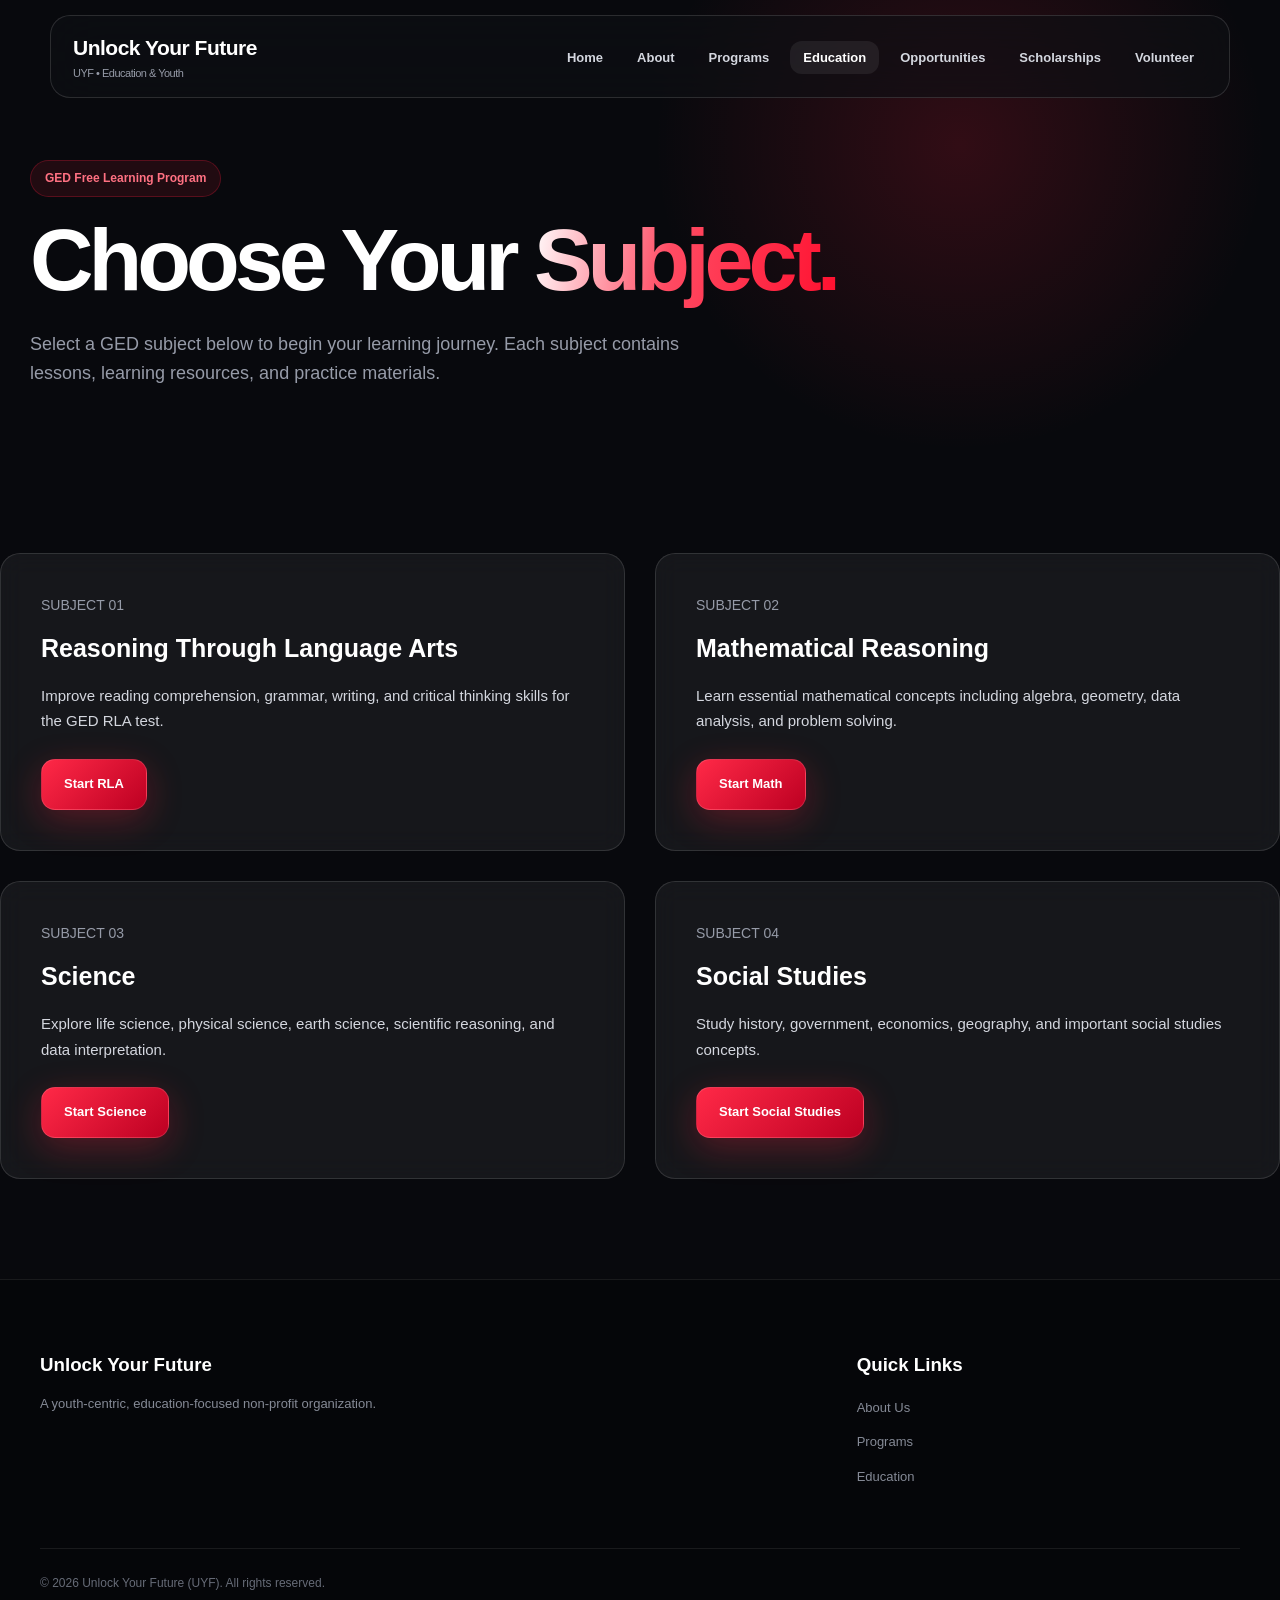
==== lessons/ged-subjects.html @ c4d194b7 "Create ged-subjects.html" ====
<!DOCTYPE html>
<html lang="en">
<head>
    <meta charset="UTF-8">
    <meta name="viewport" content="width=device-width, initial-scale=1.0">

    <title>GED Subjects | Unlock Your Future (UYF)</title>

    <link rel="stylesheet" href="../CSS/style.css">

    <style>
        .subjects-section {
            padding: 70px 0 100px;
        }

        .subjects-grid {
            display: grid;
            grid-template-columns: repeat(2, 1fr);
            gap: 30px;
        }

        .subject-card {
            padding: 40px;
            border-radius: 20px;
            background: rgba(255, 255, 255, 0.06);
            border: 1px solid rgba(255, 255, 255, 0.12);
            backdrop-filter: blur(12px);
            transition: 0.3s ease;
        }

        .subject-card:hover {
            transform: translateY(-8px);
            border-color: rgba(255, 255, 255, 0.3);
        }

        .subject-number {
            font-size: 14px;
            color: var(--text-muted);
            margin-bottom: 12px;
        }

        .subject-card h3 {
            font-size: 25px;
            margin-bottom: 15px;
        }

        .subject-card p {
            color: var(--text-soft);
            line-height: 1.7;
            font-size: 15px;
            margin-bottom: 25px;
        }

        @media (max-width: 768px) {
            .subjects-grid {
                grid-template-columns: 1fr;
            }
        }
    </style>
</head>

<body>

    <!-- Navigation -->
    <nav>
        <div class="nav-container">

            <a href="../index.html" class="logo">
                Unlock Your Future
                <span>UYF • Education & Youth</span>
            </a>

            <ul class="nav-links">
                <li><a href="../index.html">Home</a></li>
                <li><a href="../pages/about.html">About</a></li>
                <li><a href="../pages/programs.html">Programs</a></li>
                <li><a href="../pages/education.html" class="active">Education</a></li>
                <li><a href="../pages/opportunities.html">Opportunities</a></li>
                <li><a href="../pages/scholarships.html">Scholarships</a></li>
                <li><a href="../pages/volunteer.html">Volunteer</a></li>
            </ul>

        </div>
    </nav>


    <!-- Hero -->
    <section class="hero" style="min-height: auto; padding-top: 160px; padding-bottom: 60px;">

        <div class="container">

            <div class="hero-label">
                GED Free Learning Program
            </div>

            <h1>
                Choose Your <span>Subject.</span>
            </h1>

            <p>
                Select a GED subject below to begin your learning journey.
                Each subject contains lessons, learning resources, and practice materials.
            </p>

        </div>

    </section>


    <!-- Subjects -->
    <section class="subjects-section">

        <div class="container">

            <div class="subjects-grid">

                <!-- RLA -->
                <div class="subject-card">

                    <div class="subject-number">
                        SUBJECT 01
                    </div>

                    <h3>
                        Reasoning Through Language Arts
                    </h3>

                    <p>
                        Improve reading comprehension, grammar, writing,
                        and critical thinking skills for the GED RLA test.
                    </p>

                    <a href="../pages/rla.html" class="btn btn-primary">
                        Start RLA
                    </a>

                </div>


                <!-- Math -->
                <div class="subject-card">

                    <div class="subject-number">
                        SUBJECT 02
                    </div>

                    <h3>
                        Mathematical Reasoning
                    </h3>

                    <p>
                        Learn essential mathematical concepts including
                        algebra, geometry, data analysis, and problem solving.
                    </p>

                    <a href="../pages/maths.html" class="btn btn-primary">
                        Start Math
                    </a>

                </div>


                <!-- Science -->
                <div class="subject-card">

                    <div class="subject-number">
                        SUBJECT 03
                    </div>

                    <h3>
                        Science
                    </h3>

                    <p>
                        Explore life science, physical science, earth science,
                        scientific reasoning, and data interpretation.
                    </p>

                    <a href="../pages/science.html" class="btn btn-primary">
                        Start Science
                    </a>

                </div>


                <!-- Social Studies -->
                <div class="subject-card">

                    <div class="subject-number">
                        SUBJECT 04
                    </div>

                    <h3>
                        Social Studies
                    </h3>

                    <p>
                        Study history, government, economics, geography,
                        and important social studies concepts.
                    </p>

                    <a href="../pages/social studies.html" class="btn btn-primary">
                        Start Social Studies
                    </a>

                </div>

            </div>

        </div>

    </section>


    <!-- Footer -->
    <footer>

        <div class="footer-grid">

            <div>
                <h3>Unlock Your Future</h3>
                <p>
                    A youth-centric, education-focused non-profit organization.
                </p>
            </div>

            <div>
                <h3>Quick Links</h3>

                <ul>
                    <li><a href="about.html">About Us</a></li>
                    <li><a href="programs.html">Programs</a></li>
                    <li><a href="education.html">Education</a></li>
                </ul>

            </div>

        </div>

        <div class="copyright">
            © 2026 Unlock Your Future (UYF). All rights reserved.
        </div>

    </footer>


    <script src="../js/script.js"></script>

</body>
</html>
---- CSS/style.css ----
:root {

    --red: #ff1f3d;

    --red-dark: #b90020;

    --red-light: #ff5269;

    --bg: #08090d;

    --bg-soft: #101116;

    --glass: rgba(255, 255, 255, 0.075);

    --glass-border: rgba(255, 255, 255, 0.14);

    --text: #ffffff;

    --text-soft: #d4d7df;

    --text-muted: #969ba8;

    --radius: 24px;

}



* { margin: 0; padding: 0; box-sizing: border-box; }

html { scroll-behavior: smooth; }

body {

    font-family: Arial, Helvetica, sans-serif;

    color: var(--text);

    background: var(--bg);

    line-height: 1.6;

    overflow-x: hidden;

}



a { text-decoration: none; color: inherit; }



/* Navigation */

nav {

    position: fixed;

    top: 15px; left: 50%;

    transform: translateX(-50%);

    width: min(1180px, calc(100% - 30px));

    z-index: 1000;

    background: rgba(15, 16, 21, 0.65);

    border: 1px solid rgba(255,255,255,0.13);

    border-radius: 20px;

    backdrop-filter: blur(25px);

}



.nav-container {

    padding: 15px 22px;

    display: flex;

    align-items: center;

    justify-content: space-between;

}



.logo { font-size: 21px; font-weight: 800; letter-spacing: -0.5px; }

.logo span { font-size: 11px; display: block; font-weight: 500; color: var(--text-muted); }



.nav-links { display: flex; gap: 8px; align-items: center; list-style: none; }

.nav-links a {

    font-size: 13px; font-weight: 600; color: var(--text-soft);

    padding: 9px 13px; border-radius: 12px; transition: 0.3s ease;

}

.nav-links a:hover, .nav-links a.active { color: white; background: rgba(255,255,255,0.07); }



/* Hero Section */

.hero {

    min-height: 100vh;

    padding: 180px 30px 120px;

    background: radial-gradient(circle at 75% 30%, rgba(255,31,61,0.17), transparent 30%), #08090d;

}

.hero-container {

    max-width: 1200px; width: 100%; margin: auto;

    display: grid; grid-template-columns: 1.1fr 0.9fr; gap: 70px; align-items: center;

}

.hero-label {

    display: inline-block; padding: 8px 14px;

    background: rgba(255,31,61,0.10); border: 1px solid rgba(255,31,61,0.25);

    color: #ff7182; border-radius: 30px; font-size: 12px; font-weight: 700;

    margin-bottom: 22px;

}

.hero h1 { font-size: clamp(52px, 7vw, 88px); line-height: 0.94; letter-spacing: -5px; margin-bottom: 28px; }

.hero h1 span {

    background: linear-gradient(100deg, #ffffff 0%, #ff4b63 45%, #ff102f 100%);

    -webkit-background-clip: text; background-clip: text; color: transparent;

}

.hero p { max-width: 650px; font-size: 18px; color: var(--text-muted); margin-bottom: 35px; }



.hero-buttons { display: flex; gap: 13px; flex-wrap: wrap; }

.btn {

    padding: 14px 22px; border-radius: 14px; font-weight: 700; font-size: 13px;

    display: inline-block; transition: 0.3s ease; border: 1px solid rgba(255,255,255,0.13);

}

.btn-primary {

    color: white; background: linear-gradient(135deg, #ff2947, #bd0022);

    box-shadow: 0 10px 35px rgba(255,31,61,0.28);

}

.btn-secondary { color: white; background: rgba(255,255,255,0.06); }



.hero-card {

    background: linear-gradient(145deg, rgba(255,255,255,0.10), rgba(255,255,255,0.035));

    border: 1px solid rgba(255,255,255,0.14); border-radius: 30px; padding: 42px;

    backdrop-filter: blur(30px);

}

.hero-card h3 { font-size: 26px; line-height: 1.25; margin-bottom: 15px; }

.hero-card p { font-size: 14px; color: var(--text-muted); margin-bottom: 27px; }

.stat { padding: 18px 0; border-top: 1px solid rgba(255,255,255,0.10); }

.stat strong { display: block; font-size: 19px; }

.stat span { font-size: 12px; color: var(--text-muted); }



/* Footer */

footer {

    background: #050609; color: white; padding: 70px 30px 30px;

    border-top: 1px solid rgba(255,255,255,0.08);

}

.footer-grid { max-width: 1200px; margin: auto; display: grid; grid-template-columns: 2fr 1fr; gap: 50px; }

footer h3 { margin-bottom: 14px; }

footer p, footer a { color: #858a96; font-size: 13px; }

footer ul { list-style: none; }

footer li { margin-bottom: 9px; }

.copyright { max-width: 1200px; margin: 50px auto 0; padding-top: 25px; border-top: 1px solid rgba(255,255,255,0.08); color: #666b77; font-size: 12px; }
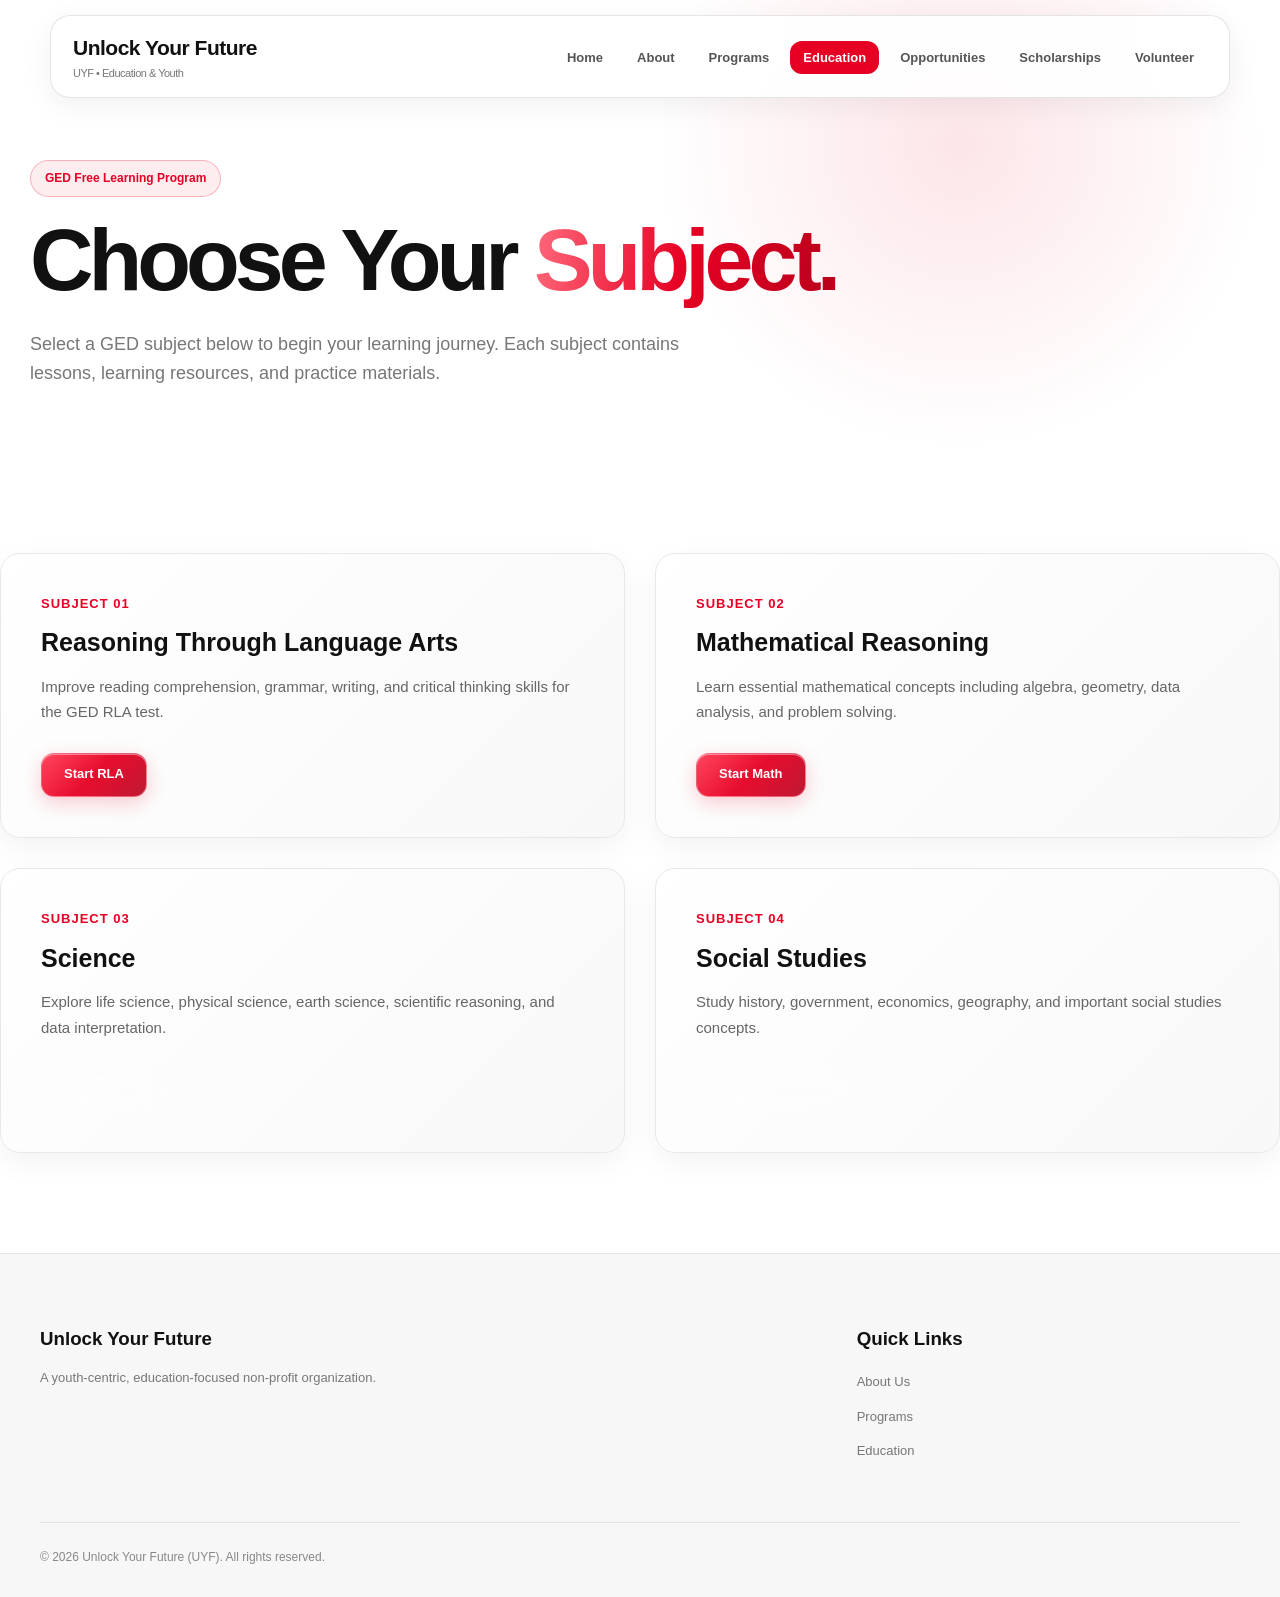
==== commit 18114cb2: "Update ged-subjects.html" ====
--- a/lessons/ged-subjects.html
+++ b/lessons/ged-subjects.html
@@ -1,6 +1,8 @@
 <!DOCTYPE html>
 <html lang="en">
+
 <head>
+
     <meta charset="UTF-8">
     <meta name="viewport" content="width=device-width, initial-scale=1.0">
 
@@ -8,10 +10,17 @@
 
     <link rel="stylesheet" href="../CSS/style.css">
 
+
     <style>
+
+        /* =========================================
+           GED SUBJECTS SECTION
+        ========================================= */
+
         .subjects-section {
             padding: 70px 0 100px;
         }
+
 
         .subjects-grid {
             display: grid;
@@ -19,192 +28,649 @@
             gap: 30px;
         }
 
+
+        /* =========================================
+           SUBJECT CARD
+        ========================================= */
+
         .subject-card {
             padding: 40px;
+
             border-radius: 20px;
-            background: rgba(255, 255, 255, 0.06);
-            border: 1px solid rgba(255, 255, 255, 0.12);
-            backdrop-filter: blur(12px);
-            transition: 0.3s ease;
-        }
+
+            background:
+                linear-gradient(
+                    135deg,
+                    #ffffff,
+                    #f8f8f8
+                );
+
+            border: 1px solid #e8e8e8;
+
+            box-shadow:
+                0 10px 30px rgba(0, 0, 0, 0.05);
+
+            transition:
+                transform 0.3s ease,
+                box-shadow 0.3s ease,
+                border-color 0.3s ease;
+        }
+
 
         .subject-card:hover {
+
             transform: translateY(-8px);
-            border-color: rgba(255, 255, 255, 0.3);
-        }
+
+            border-color: rgba(230, 0, 35, 0.25);
+
+            box-shadow:
+                0 18px 40px rgba(230, 0, 35, 0.10);
+        }
+
+
+        /* =========================================
+           SUBJECT NUMBER
+        ========================================= */
 
         .subject-number {
-            font-size: 14px;
-            color: var(--text-muted);
+
+            font-size: 13px;
+
+            font-weight: 600;
+
+            letter-spacing: 1px;
+
+            color: #e60023;
+
             margin-bottom: 12px;
         }
 
+
+        /* =========================================
+           SUBJECT TITLE
+        ========================================= */
+
         .subject-card h3 {
+
             font-size: 25px;
+
+            color: #111111;
+
+            line-height: 1.3;
+
             margin-bottom: 15px;
         }
 
+
+        /* =========================================
+           SUBJECT DESCRIPTION
+        ========================================= */
+
         .subject-card p {
-            color: var(--text-soft);
+
+            color: #666666;
+
             line-height: 1.7;
+
             font-size: 15px;
-            margin-bottom: 25px;
-        }
+
+            margin-bottom: 28px;
+        }
+
+
+        /* =========================================
+           RED LIQUID GLASS BUTTON
+        ========================================= */
+
+        .liquid-btn {
+
+            position: relative;
+
+            display: inline-flex;
+
+            align-items: center;
+
+            justify-content: center;
+
+            min-height: 44px;
+
+            padding: 10px 22px;
+
+            color: #ffffff;
+
+            text-decoration: none;
+
+            font-size: 13px;
+
+            font-weight: 600;
+
+            border-radius: 13px;
+
+            background:
+                linear-gradient(
+                    135deg,
+                    rgba(255, 59, 85, 0.95),
+                    rgba(230, 0, 35, 0.95),
+                    rgba(184, 0, 28, 0.90)
+                );
+
+            border: 1px solid rgba(255, 255, 255, 0.35);
+
+            box-shadow:
+                0 6px 20px rgba(230, 0, 35, 0.20),
+                inset 0 1px 0 rgba(255, 255, 255, 0.40);
+
+            backdrop-filter: blur(14px);
+
+            -webkit-backdrop-filter: blur(14px);
+
+            overflow: hidden;
+
+            transition:
+                transform 0.25s ease,
+                box-shadow 0.25s ease,
+                border-color 0.25s ease;
+        }
+
+
+        /* =========================================
+           GLASS SHINE EFFECT
+        ========================================= */
+
+        .liquid-btn::before {
+
+            content: "";
+
+            position: absolute;
+
+            top: 0;
+
+            left: -130%;
+
+            width: 70%;
+
+            height: 100%;
+
+            background:
+                linear-gradient(
+                    90deg,
+                    transparent,
+                    rgba(255, 255, 255, 0.60),
+                    transparent
+                );
+
+            transform: skewX(-20deg);
+
+            transition: left 0.55s ease;
+        }
+
+
+        .liquid-btn:hover::before {
+
+            left: 140%;
+        }
+
+
+        /* =========================================
+           BUTTON HOVER
+        ========================================= */
+
+        .liquid-btn:hover {
+
+            color: #ffffff;
+
+            border-color:
+                rgba(255, 255, 255, 0.70);
+
+            transform: translateY(-3px);
+
+            box-shadow:
+                0 10px 28px rgba(230, 0, 35, 0.32),
+                inset 0 1px 0 rgba(255, 255, 255, 0.50);
+        }
+
+
+        /* =========================================
+           BUTTON CLICK
+        ========================================= */
+
+        .liquid-btn:active {
+
+            transform:
+                translateY(-1px)
+                scale(0.97);
+        }
+
+
+        /* =========================================
+           MOBILE
+        ========================================= */
 
         @media (max-width: 768px) {
+
+            .subjects-section {
+
+                padding:
+                    45px 20px 70px;
+            }
+
+
             .subjects-grid {
+
                 grid-template-columns: 1fr;
-            }
-        }
+
+                gap: 20px;
+            }
+
+
+            .subject-card {
+
+                padding: 28px 24px;
+
+                border-radius: 18px;
+            }
+
+
+            .subject-card h3 {
+
+                font-size: 22px;
+
+                line-height: 1.35;
+            }
+
+
+            .subject-card p {
+
+                font-size: 14px;
+
+                line-height: 1.7;
+            }
+
+
+            .liquid-btn {
+
+                width: 100%;
+
+                min-height: 46px;
+            }
+        }
+
+
+        /* =========================================
+           SMALL PHONE
+        ========================================= */
+
+        @media (max-width: 480px) {
+
+            .subjects-section {
+
+                padding:
+                    35px 16px 60px;
+            }
+
+
+            .subject-card {
+
+                padding: 24px 20px;
+            }
+
+
+            .subject-number {
+
+                font-size: 12px;
+            }
+
+
+            .subject-card h3 {
+
+                font-size: 20px;
+            }
+
+
+            .subject-card p {
+
+                font-size: 13px;
+            }
+
+
+            .liquid-btn {
+
+                font-size: 13px;
+
+                min-height: 45px;
+            }
+        }
+
     </style>
+
 </head>
 
+
 <body>
 
-    <!-- Navigation -->
+
+    <!-- =========================================
+         NAVIGATION
+    ========================================= -->
+
     <nav>
+
         <div class="nav-container">
 
+
             <a href="../index.html" class="logo">
+
                 Unlock Your Future
-                <span>UYF • Education & Youth</span>
+
+                <span>
+                    UYF • Education & Youth
+                </span>
+
             </a>
 
+
             <ul class="nav-links">
-                <li><a href="../index.html">Home</a></li>
-                <li><a href="../pages/about.html">About</a></li>
-                <li><a href="../pages/programs.html">Programs</a></li>
-                <li><a href="../pages/education.html" class="active">Education</a></li>
-                <li><a href="../pages/opportunities.html">Opportunities</a></li>
-                <li><a href="../pages/scholarships.html">Scholarships</a></li>
-                <li><a href="../pages/volunteer.html">Volunteer</a></li>
+
+
+                <li>
+                    <a href="../index.html">
+                        Home
+                    </a>
+                </li>
+
+
+                <li>
+                    <a href="../pages/about.html">
+                        About
+                    </a>
+                </li>
+
+
+                <li>
+                    <a href="../pages/programs.html">
+                        Programs
+                    </a>
+                </li>
+
+
+                <li>
+                    <a
+                        href="../pages/education.html"
+                        class="active"
+                    >
+                        Education
+                    </a>
+                </li>
+
+
+                <li>
+                    <a href="../pages/opportunities.html">
+                        Opportunities
+                    </a>
+                </li>
+
+
+                <li>
+                    <a href="../pages/scholarships.html">
+                        Scholarships
+                    </a>
+                </li>
+
+
+                <li>
+                    <a href="../pages/volunteer.html">
+                        Volunteer
+                    </a>
+                </li>
+
+
             </ul>
 
         </div>
+
     </nav>
 
 
-    <!-- Hero -->
-    <section class="hero" style="min-height: auto; padding-top: 160px; padding-bottom: 60px;">
+
+    <!-- =========================================
+         HERO
+    ========================================= -->
+
+    <section
+        class="hero"
+        style="
+            min-height: auto;
+            padding-top: 160px;
+            padding-bottom: 60px;
+        "
+    >
 
         <div class="container">
 
+
             <div class="hero-label">
+
                 GED Free Learning Program
+
             </div>
 
+
             <h1>
-                Choose Your <span>Subject.</span>
+
+                Choose Your
+                <span>Subject.</span>
+
             </h1>
 
+
             <p>
-                Select a GED subject below to begin your learning journey.
-                Each subject contains lessons, learning resources, and practice materials.
+
+                Select a GED subject below to begin
+                your learning journey.
+
+                Each subject contains lessons,
+                learning resources, and practice materials.
+
             </p>
 
+
         </div>
 
     </section>
 
 
-    <!-- Subjects -->
+
+    <!-- =========================================
+         SUBJECTS
+    ========================================= -->
+
     <section class="subjects-section">
 
         <div class="container">
 
+
             <div class="subjects-grid">
 
-                <!-- RLA -->
+
+                <!-- =================================
+                     SUBJECT 01 - RLA
+                ================================== -->
+
                 <div class="subject-card">
 
+
                     <div class="subject-number">
+
                         SUBJECT 01
+
                     </div>
 
+
                     <h3>
-                        Reasoning Through Language Arts
+
+                        Reasoning Through
+                        Language Arts
+
                     </h3>
 
+
                     <p>
-                        Improve reading comprehension, grammar, writing,
-                        and critical thinking skills for the GED RLA test.
+
+                        Improve reading comprehension,
+                        grammar, writing, and critical
+                        thinking skills for the GED RLA test.
+
                     </p>
 
-                    <a href="../pages/rla.html" class="btn btn-primary">
+
+                    <a
+                        href="../pages/rla.html"
+                        class="liquid-btn"
+                    >
+
                         Start RLA
-                    </a>
+
+                    </a>
+
 
                 </div>
 
 
-                <!-- Math -->
+
+                <!-- =================================
+                     SUBJECT 02 - MATH
+                ================================== -->
+
                 <div class="subject-card">
 
+
                     <div class="subject-number">
+
                         SUBJECT 02
+
                     </div>
 
+
                     <h3>
+
                         Mathematical Reasoning
+
                     </h3>
 
+
                     <p>
-                        Learn essential mathematical concepts including
-                        algebra, geometry, data analysis, and problem solving.
+
+                        Learn essential mathematical
+                        concepts including algebra,
+                        geometry, data analysis,
+                        and problem solving.
+
                     </p>
 
-                    <a href="../pages/maths.html" class="btn btn-primary">
+
+                    <a
+                        href="../pages/maths.html"
+                        class="liquid-btn"
+                    >
+
                         Start Math
-                    </a>
+
+                    </a>
+
 
                 </div>
 
 
-                <!-- Science -->
+
+                <!-- =================================
+                     SUBJECT 03 - SCIENCE
+                ================================== -->
+
                 <div class="subject-card">
 
+
                     <div class="subject-number">
+
                         SUBJECT 03
+
                     </div>
 
+
                     <h3>
+
                         Science
+
                     </h3>
 
+
                     <p>
-                        Explore life science, physical science, earth science,
-                        scientific reasoning, and data interpretation.
+
+                        Explore life science,
+                        physical science, earth science,
+                        scientific reasoning,
+                        and data interpretation.
+
                     </p>
 
-                    <a href="../pages/science.html" class="btn btn-primary">
+
+                    <a
+                        href="../pages/science.html"
+                        class="liquid-btn"
+                    >
+
                         Start Science
-                    </a>
+
+                    </a>
+
 
                 </div>
 
 
-                <!-- Social Studies -->
+
+                <!-- =================================
+                     SUBJECT 04 - SOCIAL STUDIES
+                ================================== -->
+
                 <div class="subject-card">
 
+
                     <div class="subject-number">
+
                         SUBJECT 04
+
                     </div>
 
+
                     <h3>
+
                         Social Studies
+
                     </h3>
 
+
                     <p>
-                        Study history, government, economics, geography,
-                        and important social studies concepts.
+
+                        Study history, government,
+                        economics, geography,
+                        and important social studies
+                        concepts.
+
                     </p>
 
-                    <a href="../pages/social studies.html" class="btn btn-primary">
+
+                    <a
+                        href="../pages/social studies.html"
+                        class="liquid-btn"
+                    >
+
                         Start Social Studies
-                    </a>
+
+                    </a>
+
 
                 </div>
 
+
             </div>
 
         </div>
@@ -212,39 +678,110 @@
     </section>
 
 
-    <!-- Footer -->
+
+    <!-- =========================================
+         FOOTER
+    ========================================= -->
+
     <footer>
 
+
         <div class="footer-grid">
 
+
             <div>
-                <h3>Unlock Your Future</h3>
+
+
+                <h3>
+
+                    Unlock Your Future
+
+                </h3>
+
+
                 <p>
-                    A youth-centric, education-focused non-profit organization.
+
+                    A youth-centric,
+                    education-focused
+                    non-profit organization.
+
                 </p>
+
+
             </div>
 
+
+
             <div>
-                <h3>Quick Links</h3>
+
+
+                <h3>
+
+                    Quick Links
+
+                </h3>
+
 
                 <ul>
-                    <li><a href="about.html">About Us</a></li>
-                    <li><a href="programs.html">Programs</a></li>
-                    <li><a href="education.html">Education</a></li>
+
+
+                    <li>
+
+                        <a href="about.html">
+
+                            About Us
+
+                        </a>
+
+                    </li>
+
+
+                    <li>
+
+                        <a href="programs.html">
+
+                            Programs
+
+                        </a>
+
+                    </li>
+
+
+                    <li>
+
+                        <a href="education.html">
+
+                            Education
+
+                        </a>
+
+                    </li>
+
+
                 </ul>
 
+
             </div>
 
+
         </div>
 
+
         <div class="copyright">
-            © 2026 Unlock Your Future (UYF). All rights reserved.
+
+            © 2026 Unlock Your Future (UYF).
+            All rights reserved.
+
         </div>
 
+
     </footer>
 
 
+
     <script src="../js/script.js"></script>
 
+
 </body>
+
 </html>
--- a/CSS/style.css
+++ b/CSS/style.css
@@ -1,34 +1,37 @@
 :root {
 
-    --red: #ff1f3d;
-
-    --red-dark: #b90020;
-
-    --red-light: #ff5269;
-
-    --bg: #08090d;
-
-    --bg-soft: #101116;
-
-    --glass: rgba(255, 255, 255, 0.075);
-
-    --glass-border: rgba(255, 255, 255, 0.14);
-
-    --text: #ffffff;
-
-    --text-soft: #d4d7df;
-
-    --text-muted: #969ba8;
+    --red: #e60023;
+    --red-dark: #b8001c;
+    --red-light: #ff3b55;
+
+    --bg: #ffffff;
+    --bg-soft: #f7f7f8;
+
+    --glass: rgba(255, 255, 255, 0.90);
+    --glass-border: rgba(0, 0, 0, 0.10);
+
+    --text: #111111;
+    --text-soft: #555555;
+    --text-muted: #777777;
 
     --radius: 24px;
 
 }
 
 
-
-* { margin: 0; padding: 0; box-sizing: border-box; }
-
-html { scroll-behavior: smooth; }
+/* =========================================
+   GLOBAL
+   ========================================= */
+
+* {
+    margin: 0;
+    padding: 0;
+    box-sizing: border-box;
+}
+
+html {
+    scroll-behavior: smooth;
+}
 
 body {
 
@@ -45,18 +48,22 @@
 }
 
 
-
-a { text-decoration: none; color: inherit; }
-
-
-
-/* Navigation */
+a {
+    text-decoration: none;
+    color: inherit;
+}
+
+
+/* =========================================
+   NAVIGATION
+   ========================================= */
 
 nav {
 
     position: fixed;
 
-    top: 15px; left: 50%;
+    top: 15px;
+    left: 50%;
 
     transform: translateX(-50%);
 
@@ -64,16 +71,17 @@
 
     z-index: 1000;
 
-    background: rgba(15, 16, 21, 0.65);
-
-    border: 1px solid rgba(255,255,255,0.13);
+    background: rgba(255, 255, 255, 0.90);
+
+    border: 1px solid rgba(0, 0, 0, 0.10);
 
     border-radius: 20px;
 
     backdrop-filter: blur(25px);
 
-}
-
+    box-shadow: 0 8px 30px rgba(0, 0, 0, 0.06);
+
+}
 
 
 .nav-container {
@@ -89,28 +97,83 @@
 }
 
 
-
-.logo { font-size: 21px; font-weight: 800; letter-spacing: -0.5px; }
-
-.logo span { font-size: 11px; display: block; font-weight: 500; color: var(--text-muted); }
-
-
-
-.nav-links { display: flex; gap: 8px; align-items: center; list-style: none; }
+.logo {
+
+    font-size: 21px;
+
+    font-weight: 800;
+
+    letter-spacing: -0.5px;
+
+    color: #111111;
+
+}
+
+
+.logo span {
+
+    font-size: 11px;
+
+    display: block;
+
+    font-weight: 500;
+
+    color: var(--text-muted);
+
+}
+
+
+.nav-links {
+
+    display: flex;
+
+    gap: 8px;
+
+    align-items: center;
+
+    list-style: none;
+
+}
+
 
 .nav-links a {
 
-    font-size: 13px; font-weight: 600; color: var(--text-soft);
-
-    padding: 9px 13px; border-radius: 12px; transition: 0.3s ease;
-
-}
-
-.nav-links a:hover, .nav-links a.active { color: white; background: rgba(255,255,255,0.07); }
-
-
-
-/* Hero Section */
+    font-size: 13px;
+
+    font-weight: 600;
+
+    color: #555555;
+
+    padding: 9px 13px;
+
+    border-radius: 12px;
+
+    transition: 0.3s ease;
+
+}
+
+
+.nav-links a:hover {
+
+    color: var(--red);
+
+    background: rgba(230, 0, 35, 0.07);
+
+}
+
+
+.nav-links a.active {
+
+    color: #ffffff;
+
+    background: var(--red);
+
+}
+
+
+/* =========================================
+   HERO SECTION
+   ========================================= */
 
 .hero {
 
@@ -118,106 +181,723 @@
 
     padding: 180px 30px 120px;
 
-    background: radial-gradient(circle at 75% 30%, rgba(255,31,61,0.17), transparent 30%), #08090d;
-
-}
+    background:
+        radial-gradient(
+            circle at 75% 30%,
+            rgba(230, 0, 35, 0.10),
+            transparent 30%
+        ),
+        #ffffff;
+
+}
+
 
 .hero-container {
 
-    max-width: 1200px; width: 100%; margin: auto;
-
-    display: grid; grid-template-columns: 1.1fr 0.9fr; gap: 70px; align-items: center;
-
-}
+    max-width: 1200px;
+
+    width: 100%;
+
+    margin: auto;
+
+    display: grid;
+
+    grid-template-columns: 1.1fr 0.9fr;
+
+    gap: 70px;
+
+    align-items: center;
+
+}
+
 
 .hero-label {
 
-    display: inline-block; padding: 8px 14px;
-
-    background: rgba(255,31,61,0.10); border: 1px solid rgba(255,31,61,0.25);
-
-    color: #ff7182; border-radius: 30px; font-size: 12px; font-weight: 700;
+    display: inline-block;
+
+    padding: 8px 14px;
+
+    background: rgba(230, 0, 35, 0.07);
+
+    border: 1px solid rgba(230, 0, 35, 0.25);
+
+    color: var(--red);
+
+    border-radius: 30px;
+
+    font-size: 12px;
+
+    font-weight: 700;
 
     margin-bottom: 22px;
 
 }
 
-.hero h1 { font-size: clamp(52px, 7vw, 88px); line-height: 0.94; letter-spacing: -5px; margin-bottom: 28px; }
+
+.hero h1 {
+
+    font-size: clamp(52px, 7vw, 88px);
+
+    line-height: 0.94;
+
+    letter-spacing: -5px;
+
+    margin-bottom: 28px;
+
+    color: #111111;
+
+}
+
 
 .hero h1 span {
 
-    background: linear-gradient(100deg, #ffffff 0%, #ff4b63 45%, #ff102f 100%);
-
-    -webkit-background-clip: text; background-clip: text; color: transparent;
-
-}
-
-.hero p { max-width: 650px; font-size: 18px; color: var(--text-muted); margin-bottom: 35px; }
-
-
-
-.hero-buttons { display: flex; gap: 13px; flex-wrap: wrap; }
+    background: linear-gradient(
+        100deg,
+        #ff6b7d 0%,
+        #e60023 50%,
+        #b8001c 100%
+    );
+
+    -webkit-background-clip: text;
+
+    background-clip: text;
+
+    color: transparent;
+
+}
+
+
+.hero p {
+
+    max-width: 650px;
+
+    font-size: 18px;
+
+    color: var(--text-muted);
+
+    margin-bottom: 35px;
+
+}
+
+
+/* =========================================
+   BUTTONS
+   ========================================= */
+
+.hero-buttons {
+
+    display: flex;
+
+    gap: 13px;
+
+    flex-wrap: wrap;
+
+}
+
 
 .btn {
 
-    padding: 14px 22px; border-radius: 14px; font-weight: 700; font-size: 13px;
-
-    display: inline-block; transition: 0.3s ease; border: 1px solid rgba(255,255,255,0.13);
-
-}
+    padding: 14px 22px;
+
+    border-radius: 14px;
+
+    font-weight: 700;
+
+    font-size: 13px;
+
+    display: inline-block;
+
+    transition: 0.3s ease;
+
+    border: 1px solid rgba(0, 0, 0, 0.12);
+
+}
+
 
 .btn-primary {
 
-    color: white; background: linear-gradient(135deg, #ff2947, #bd0022);
-
-    box-shadow: 0 10px 35px rgba(255,31,61,0.28);
-
-}
-
-.btn-secondary { color: white; background: rgba(255,255,255,0.06); }
-
-
+    color: #ffffff;
+
+    background: linear-gradient(
+        135deg,
+        #ff2947,
+        #bd0022
+    );
+
+    border-color: transparent;
+
+    box-shadow:
+        0 10px 35px rgba(230, 0, 35, 0.20);
+
+}
+
+
+.btn-primary:hover {
+
+    transform: translateY(-2px);
+
+    box-shadow:
+        0 14px 40px rgba(230, 0, 35, 0.28);
+
+}
+
+
+.btn-secondary {
+
+    color: #222222;
+
+    background: #ffffff;
+
+    border: 1px solid rgba(0, 0, 0, 0.14);
+
+}
+
+
+.btn-secondary:hover {
+
+    color: var(--red);
+
+    border-color: var(--red);
+
+    background: rgba(230, 0, 35, 0.04);
+
+}
+
+
+/* =========================================
+   HERO CARD
+   ========================================= */
 
 .hero-card {
 
-    background: linear-gradient(145deg, rgba(255,255,255,0.10), rgba(255,255,255,0.035));
-
-    border: 1px solid rgba(255,255,255,0.14); border-radius: 30px; padding: 42px;
+    background:
+        linear-gradient(
+            145deg,
+            #ffffff,
+            #f7f7f8
+        );
+
+    border: 1px solid rgba(0, 0, 0, 0.10);
+
+    border-radius: 30px;
+
+    padding: 42px;
+
+    box-shadow:
+        0 20px 60px rgba(0, 0, 0, 0.08);
 
     backdrop-filter: blur(30px);
 
 }
 
-.hero-card h3 { font-size: 26px; line-height: 1.25; margin-bottom: 15px; }
-
-.hero-card p { font-size: 14px; color: var(--text-muted); margin-bottom: 27px; }
-
-.stat { padding: 18px 0; border-top: 1px solid rgba(255,255,255,0.10); }
-
-.stat strong { display: block; font-size: 19px; }
-
-.stat span { font-size: 12px; color: var(--text-muted); }
-
-
-
-/* Footer */
+
+.hero-card h3 {
+
+    font-size: 26px;
+
+    line-height: 1.25;
+
+    margin-bottom: 15px;
+
+    color: #111111;
+
+}
+
+
+.hero-card p {
+
+    font-size: 14px;
+
+    color: var(--text-muted);
+
+    margin-bottom: 27px;
+
+}
+
+
+.stat {
+
+    padding: 18px 0;
+
+    border-top: 1px solid rgba(0, 0, 0, 0.10);
+
+}
+
+
+.stat strong {
+
+    display: block;
+
+    font-size: 19px;
+
+    color: #111111;
+
+}
+
+
+.stat span {
+
+    font-size: 12px;
+
+    color: var(--text-muted);
+
+}
+
+
+/* =========================================
+   GED LESSON CARDS
+   ========================================= */
+
+.lesson-card {
+
+    background: #ffffff !important;
+
+    border: 1px solid rgba(0, 0, 0, 0.10) !important;
+
+    box-shadow:
+        0 10px 35px rgba(0, 0, 0, 0.06);
+
+}
+
+
+.lesson-card:hover {
+
+    border-color: rgba(230, 0, 35, 0.30) !important;
+
+    box-shadow:
+        0 15px 40px rgba(230, 0, 35, 0.10);
+
+}
+
+
+.video-box {
+
+    background: #f1f1f1 !important;
+
+}
+
+
+.lesson-number {
+
+    color: var(--red) !important;
+
+}
+
+
+.lesson-content h3 {
+
+    color: #111111;
+
+}
+
+
+.lesson-content p {
+
+    color: var(--text-soft) !important;
+
+}
+
+
+/* =========================================
+   SUBJECT HEADER
+   ========================================= */
+
+.subject-header h2 {
+
+    color: #111111;
+
+}
+
+
+.subject-header p {
+
+    color: var(--text-soft) !important;
+
+}
+
+
+/* =========================================
+   FOOTER
+   ========================================= */
 
 footer {
 
-    background: #050609; color: white; padding: 70px 30px 30px;
-
-    border-top: 1px solid rgba(255,255,255,0.08);
-
-}
-
-.footer-grid { max-width: 1200px; margin: auto; display: grid; grid-template-columns: 2fr 1fr; gap: 50px; }
-
-footer h3 { margin-bottom: 14px; }
-
-footer p, footer a { color: #858a96; font-size: 13px; }
-
-footer ul { list-style: none; }
-
-footer li { margin-bottom: 9px; }
-
-.copyright { max-width: 1200px; margin: 50px auto 0; padding-top: 25px; border-top: 1px solid rgba(255,255,255,0.08); color: #666b77; font-size: 12px; } 
+    background: #f7f7f8;
+
+    color: #111111;
+
+    padding: 70px 30px 30px;
+
+    border-top: 1px solid rgba(0, 0, 0, 0.08);
+
+}
+
+
+.footer-grid {
+
+    max-width: 1200px;
+
+    margin: auto;
+
+    display: grid;
+
+    grid-template-columns: 2fr 1fr;
+
+    gap: 50px;
+
+}
+
+
+footer h3 {
+
+    margin-bottom: 14px;
+
+    color: #111111;
+
+}
+
+
+footer p,
+footer a {
+
+    color: #777777;
+
+    font-size: 13px;
+
+}
+
+
+footer a:hover {
+
+    color: var(--red);
+
+}
+
+
+footer ul {
+
+    list-style: none;
+
+}
+
+
+footer li {
+
+    margin-bottom: 9px;
+
+}
+
+
+.copyright {
+
+    max-width: 1200px;
+
+    margin: 50px auto 0;
+
+    padding-top: 25px;
+
+    border-top: 1px solid rgba(0, 0, 0, 0.08);
+
+    color: #888888;
+
+    font-size: 12px;
+
+}
+
+
+/* =========================================
+   MOBILE RESPONSIVE
+   ========================================= */
+
+@media (max-width: 768px) {
+
+    /* NAVBAR */
+
+    nav {
+
+        top: 8px;
+
+        width: calc(100% - 16px);
+
+        border-radius: 18px;
+
+    }
+
+
+    .nav-container {
+
+        padding: 14px 12px;
+
+        flex-direction: column;
+
+        align-items: center;
+
+        gap: 12px;
+
+    }
+
+
+    .logo {
+
+        font-size: 19px;
+
+        text-align: center;
+
+    }
+
+
+    .logo span {
+
+        font-size: 10px;
+
+        text-align: center;
+
+    }
+
+
+    .nav-links {
+
+        width: 100%;
+
+        display: flex;
+
+        flex-wrap: wrap;
+
+        justify-content: center;
+
+        gap: 5px;
+
+    }
+
+
+    .nav-links li {
+
+        display: block;
+
+    }
+
+
+    .nav-links a {
+
+        display: block;
+
+        font-size: 11px;
+
+        padding: 6px 8px;
+
+        border-radius: 8px;
+
+        white-space: nowrap;
+
+    }
+
+
+    /* HERO */
+
+    .hero {
+
+        min-height: auto;
+
+        padding: 190px 20px 70px;
+
+    }
+
+
+    .hero-container {
+
+        grid-template-columns: 1fr;
+
+        gap: 35px;
+
+    }
+
+
+    .hero h1 {
+
+        font-size: clamp(38px, 11vw, 58px);
+
+        line-height: 1;
+
+        letter-spacing: -2px;
+
+    }
+
+
+    .hero p {
+
+        font-size: 15px;
+
+        line-height: 1.7;
+
+    }
+
+
+    .hero-label {
+
+        font-size: 11px;
+
+        padding: 7px 12px;
+
+        margin-bottom: 18px;
+
+    }
+
+
+    /* BUTTONS */
+
+    .hero-buttons {
+
+        flex-direction: column;
+
+        width: 100%;
+
+    }
+
+
+    .hero-buttons .btn {
+
+        width: 100%;
+
+        text-align: center;
+
+    }
+
+
+    .btn {
+
+        padding: 12px 18px;
+
+        font-size: 12px;
+
+    }
+
+
+    /* HERO CARD */
+
+    .hero-card {
+
+        padding: 25px;
+
+        border-radius: 22px;
+
+    }
+
+
+    .hero-card h3 {
+
+        font-size: 22px;
+
+    }
+
+
+    /* FOOTER */
+
+    footer {
+
+        padding: 50px 20px 25px;
+
+    }
+
+
+    .footer-grid {
+
+        grid-template-columns: 1fr;
+
+        gap: 35px;
+
+    }
+
+
+    .copyright {
+
+        margin-top: 35px;
+
+    }
+
+
+    /* GED LESSON */
+
+    .lesson-grid {
+
+        grid-template-columns: 1fr;
+
+    }
+
+
+    .subject-header h2 {
+
+        font-size: 27px;
+
+    }
+
+}
+
+
+/* =========================================
+   SMALL PHONES
+   ========================================= */
+
+@media (max-width: 480px) {
+
+    nav {
+
+        width: calc(100% - 12px);
+
+    }
+
+
+    .nav-container {
+
+        padding: 12px 8px;
+
+    }
+
+
+    .logo {
+
+        font-size: 17px;
+
+    }
+
+
+    .nav-links {
+
+        gap: 3px;
+
+    }
+
+
+    .nav-links a {
+
+        font-size: 10px;
+
+        padding: 5px 6px;
+
+    }
+
+
+    .hero {
+
+        padding-left: 16px;
+
+        padding-right: 16px;
+
+        padding-top: 185px;
+
+    }
+
+
+    .hero h1 {
+
+        font-size: 37px;
+
+    }
+
+
+    .hero p {
+
+        font-size: 14px;
+
+    }
+
+}
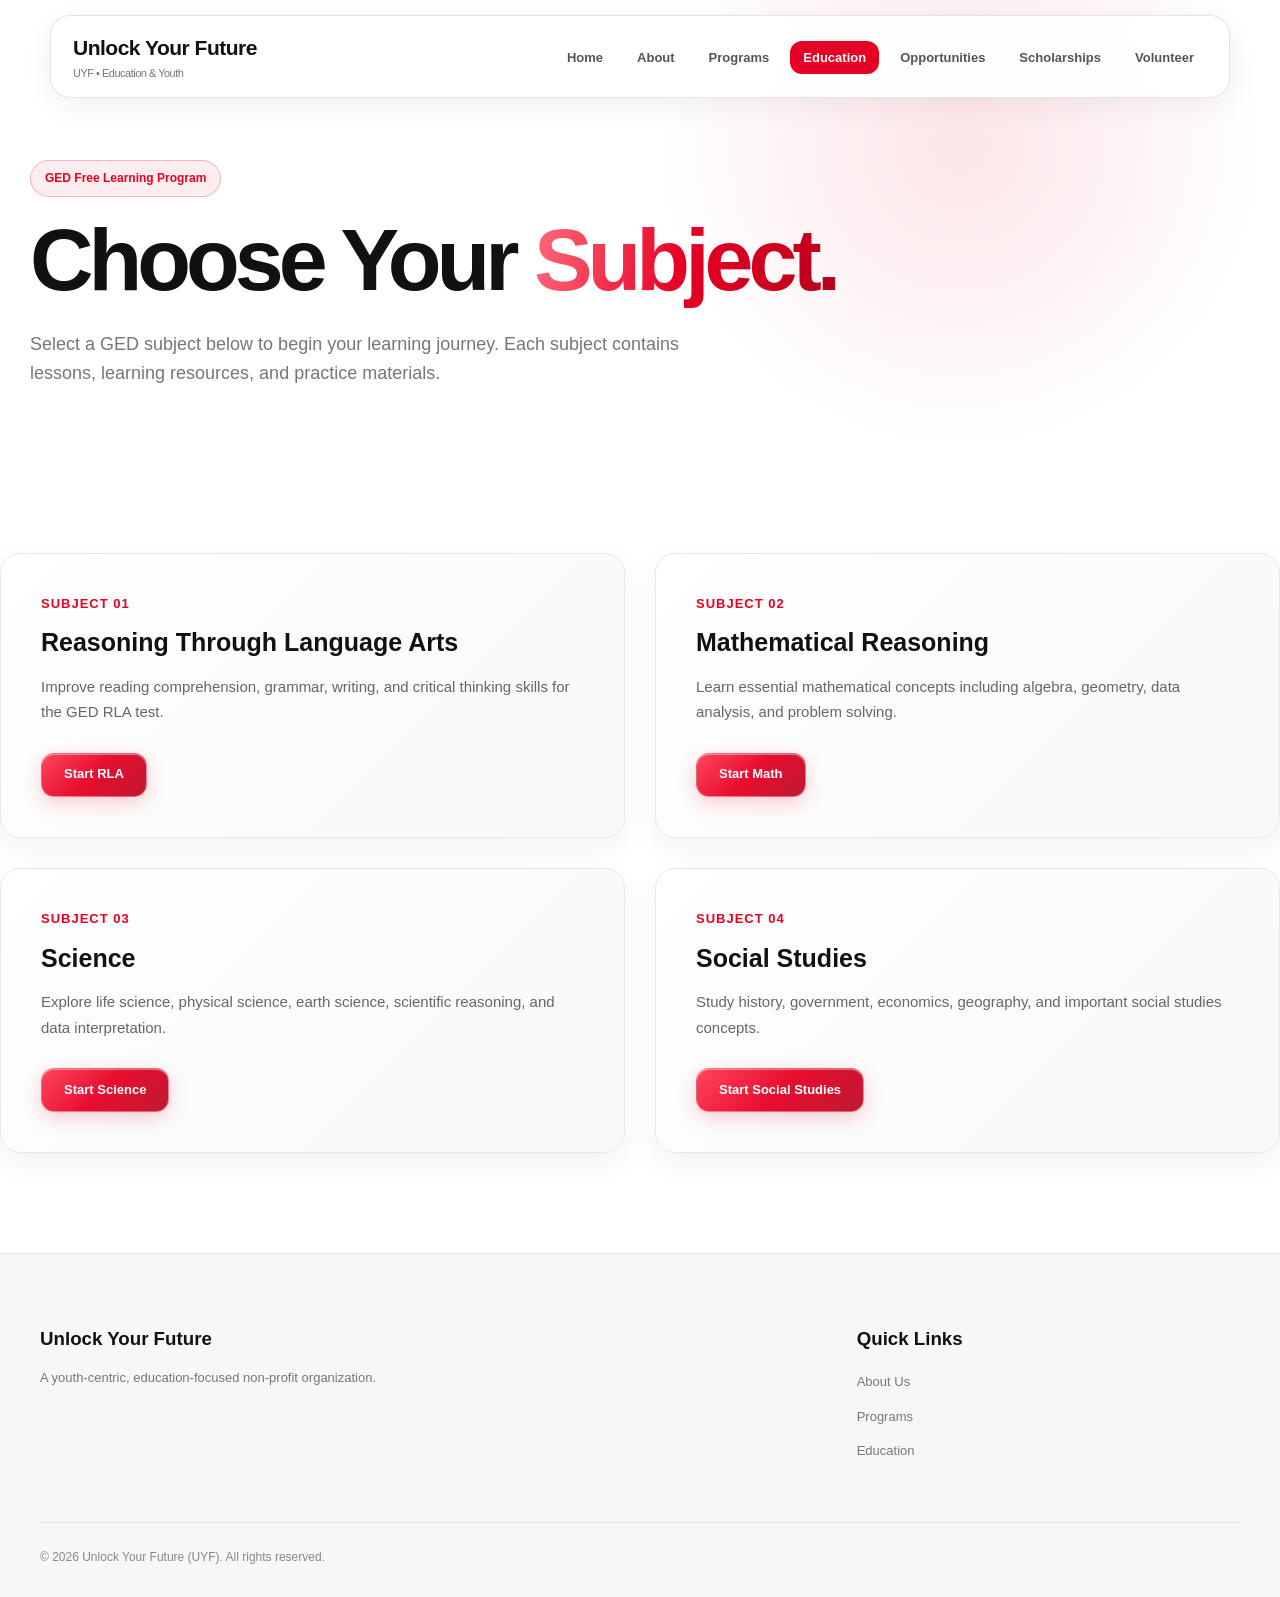
==== commit 5af75a9d: "Update ged-subjects.html" ====
--- a/lessons/ged-subjects.html
+++ b/lessons/ged-subjects.html
@@ -5,6 +5,8 @@
 
     <meta charset="UTF-8">
     <meta name="viewport" content="width=device-width, initial-scale=1.0">
+    <link rel="icon" type="image/jpeg" href="../assets/favicon.jpg">
+
 
     <title>GED Subjects | Unlock Your Future (UYF)</title>
 
